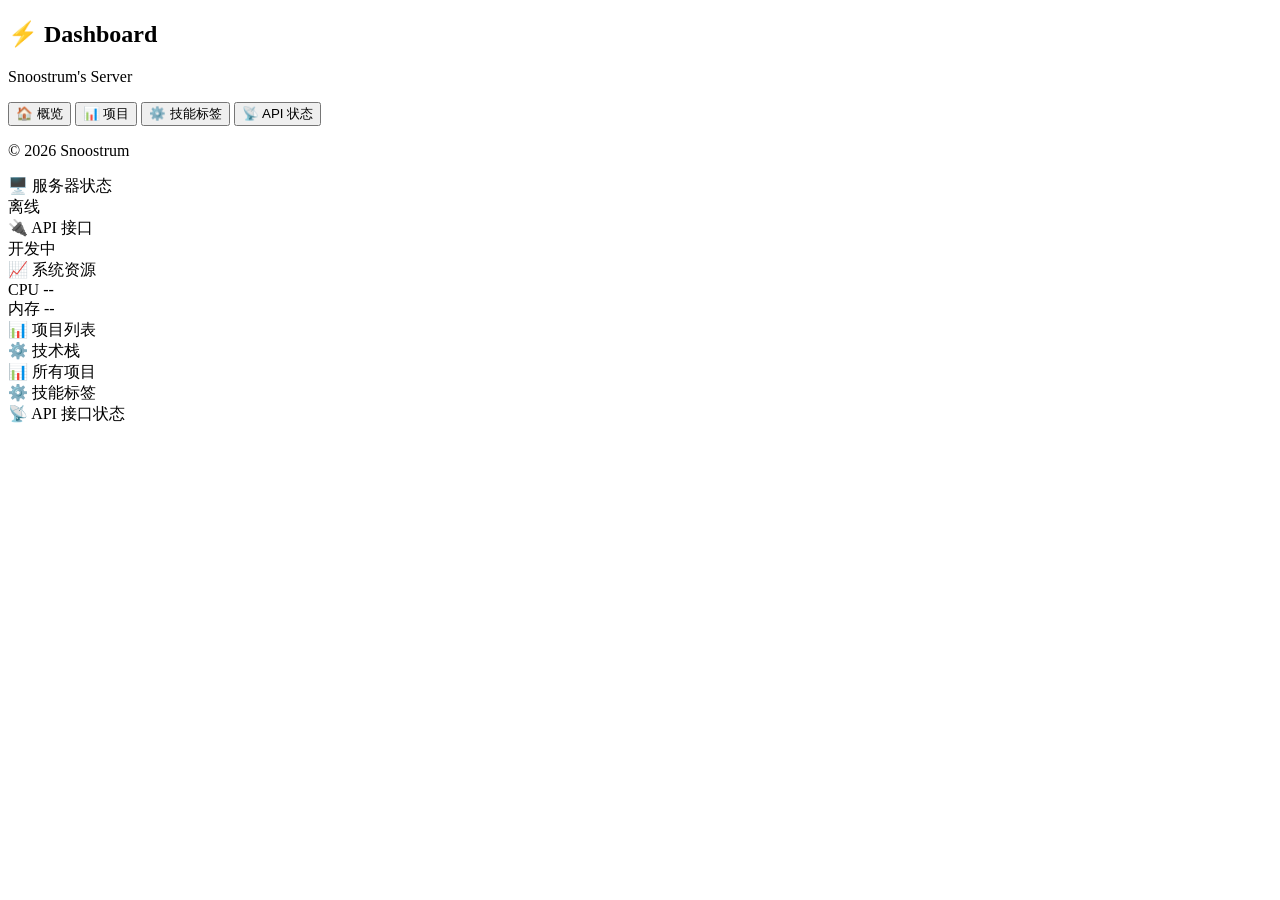
==== frontend/index.html @ c0a662d9 "feat: add dashboard HTML structure with sidebar and content sections Co-Authored-By: Claude <noreply" ====
<!DOCTYPE html>
<html lang="zh-CN">
<head>
  <meta charset="UTF-8">
  <meta name="viewport" content="width=device-width, initial-scale=1.0">
  <title>Server Dashboard</title>
  <link rel="stylesheet" href="css/dashboard.css">
</head>
<body>
  <!-- 侧边栏 -->
  <aside id="sidebar">
    <div class="sidebar-header">
      <h1 class="logo">⚡ Dashboard</h1>
      <p class="subtitle">Snoostrum's Server</p>
    </div>
    <nav class="sidebar-nav">
      <button class="nav-item active" data-section="overview">
        <span class="nav-icon">🏠</span>
        <span class="nav-label">概览</span>
      </button>
      <button class="nav-item" data-section="projects">
        <span class="nav-icon">📊</span>
        <span class="nav-label">项目</span>
      </button>
      <button class="nav-item" data-section="skills">
        <span class="nav-icon">⚙️</span>
        <span class="nav-label">技能标签</span>
      </button>
      <button class="nav-item" data-section="apistatus">
        <span class="nav-icon">📡</span>
        <span class="nav-label">API 状态</span>
      </button>
    </nav>
    <div class="sidebar-footer">
      <p>&copy; 2026 Snoostrum</p>
    </div>
  </aside>

  <!-- 主内容区 -->
  <main id="main-content">
    <!-- 概览 Section -->
    <section id="section-overview" class="content-section active">
      <!-- 状态卡片行 -->
      <div class="status-cards">
        <div class="card status-card" id="card-server-status">
          <div class="card-header">
            <span class="card-icon">🖥️</span>
            <span class="card-title">服务器状态</span>
          </div>
          <div class="card-body">
            <span class="status-indicator offline" id="server-indicator"></span>
            <span class="status-text" id="server-status-text">离线</span>
          </div>
        </div>

        <div class="card status-card" id="card-api-status">
          <div class="card-header">
            <span class="card-icon">🔌</span>
            <span class="card-title">API 接口</span>
          </div>
          <div class="card-body">
            <span class="status-indicator developing" id="api-indicator"></span>
            <span class="status-text" id="api-status-text">开发中</span>
          </div>
        </div>

        <div class="card status-card" id="card-resources">
          <div class="card-header">
            <span class="card-icon">📈</span>
            <span class="card-title">系统资源</span>
          </div>
          <div class="card-body">
            <div class="resource-item">
              <span class="resource-label">CPU</span>
              <span class="resource-value" id="cpu-value">--</span>
            </div>
            <div class="resource-item">
              <span class="resource-label">内存</span>
              <span class="resource-value" id="mem-value">--</span>
            </div>
          </div>
        </div>
      </div>

      <!-- 项目列表 -->
      <div class="card">
        <div class="card-header">
          <span class="card-icon">📊</span>
          <span class="card-title">项目列表</span>
        </div>
        <div class="card-body" id="project-list">
          <!-- JS 动态填充 -->
        </div>
      </div>

      <!-- 技能标签 -->
      <div class="card">
        <div class="card-header">
          <span class="card-icon">⚙️</span>
          <span class="card-title">技术栈</span>
        </div>
        <div class="card-body" id="skill-cloud">
          <!-- JS 动态填充 -->
        </div>
      </div>
    </section>

    <!-- 项目 Section -->
    <section id="section-projects" class="content-section">
      <div class="card">
        <div class="card-header">
          <span class="card-icon">📊</span>
          <span class="card-title">所有项目</span>
        </div>
        <div class="card-body" id="project-list-full">
          <!-- JS 动态填充 -->
        </div>
      </div>
    </section>

    <!-- 技能 Section -->
    <section id="section-skills" class="content-section">
      <div class="card">
        <div class="card-header">
          <span class="card-icon">⚙️</span>
          <span class="card-title">技能标签</span>
        </div>
        <div class="card-body" id="skill-cloud-full">
          <!-- JS 动态填充 -->
        </div>
      </div>
    </section>

    <!-- API 状态 Section -->
    <section id="section-apistatus" class="content-section">
      <div class="card">
        <div class="card-header">
          <span class="card-icon">📡</span>
          <span class="card-title">API 接口状态</span>
        </div>
        <div class="card-body" id="api-detail">
          <!-- JS 动态填充 -->
        </div>
      </div>
    </section>
  </main>

  <script src="js/dashboard.js"></script>
</body>
</html>
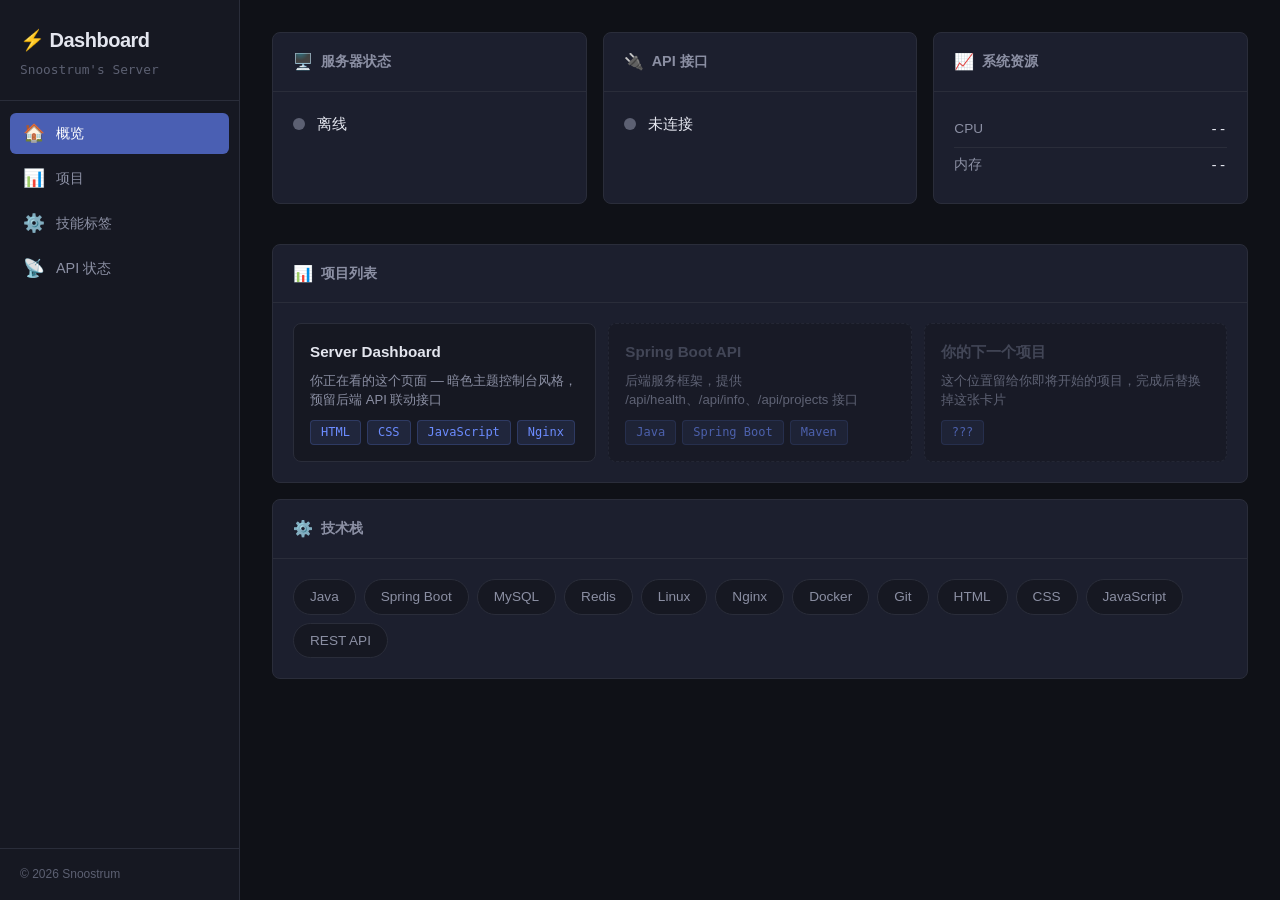
==== commit 3697a3a2: "fix: address final review findings — resource card layout, null guards, dead code, API overview upda" ====
--- a/frontend/index.html
+++ b/frontend/index.html
@@ -64,7 +64,7 @@
           </div>
         </div>
 
-        <div class="card status-card" id="card-resources">
+        <div class="card" id="card-resources">
           <div class="card-header">
             <span class="card-icon">📈</span>
             <span class="card-title">系统资源</span>
--- a/frontend/css/dashboard.css
+++ b/frontend/css/dashboard.css
@@ -0,0 +1,404 @@
+/* ========================================
+   CSS Variables — 暗色主题
+   ======================================== */
+:root {
+  --bg-primary: #0f1117;
+  --bg-secondary: #161822;
+  --bg-card: #1c1f2e;
+  --bg-card-hover: #232738;
+  --text-primary: #e4e6ef;
+  --text-secondary: #8b8fa3;
+  --text-muted: #5c6072;
+  --accent: #6c8cff;
+  --accent-dim: #4a5fb3;
+  --success: #4ade80;
+  --warning: #fbbf24;
+  --danger: #f87171;
+  --border: #2a2d3a;
+  --sidebar-width: 240px;
+  --radius: 8px;
+  --transition: 0.2s ease;
+  --font-mono: 'Cascadia Code', 'Fira Code', 'JetBrains Mono', 'Consolas', monospace;
+  --font-sans: -apple-system, BlinkMacSystemFont, 'Segoe UI', 'PingFang SC', 'Microsoft YaHei', sans-serif;
+}
+
+/* ========================================
+   Reset & Base
+   ======================================== */
+*, *::before, *::after {
+  margin: 0;
+  padding: 0;
+  box-sizing: border-box;
+}
+
+body {
+  display: flex;
+  min-height: 100vh;
+  font-family: var(--font-sans);
+  background: var(--bg-primary);
+  color: var(--text-primary);
+  line-height: 1.6;
+}
+
+/* ========================================
+   Sidebar
+   ======================================== */
+#sidebar {
+  position: fixed;
+  top: 0;
+  left: 0;
+  width: var(--sidebar-width);
+  height: 100vh;
+  background: var(--bg-secondary);
+  border-right: 1px solid var(--border);
+  display: flex;
+  flex-direction: column;
+  z-index: 10;
+}
+
+.sidebar-header {
+  padding: 24px 20px 20px;
+  border-bottom: 1px solid var(--border);
+}
+
+.sidebar-header .logo {
+  font-size: 1.25rem;
+  font-weight: 700;
+  color: var(--text-primary);
+  letter-spacing: -0.5px;
+}
+
+.sidebar-header .subtitle {
+  font-size: 0.8rem;
+  color: var(--text-muted);
+  margin-top: 4px;
+  font-family: var(--font-mono);
+}
+
+.sidebar-nav {
+  flex: 1;
+  padding: 12px 10px;
+  display: flex;
+  flex-direction: column;
+  gap: 4px;
+}
+
+.nav-item {
+  display: flex;
+  align-items: center;
+  gap: 10px;
+  padding: 10px 12px;
+  border: none;
+  border-radius: 6px;
+  background: transparent;
+  color: var(--text-secondary);
+  font-size: 0.9rem;
+  cursor: pointer;
+  transition: all var(--transition);
+  text-align: left;
+  font-family: var(--font-sans);
+}
+
+.nav-item:hover {
+  background: var(--bg-card);
+  color: var(--text-primary);
+}
+
+.nav-item.active {
+  background: var(--accent-dim);
+  color: #fff;
+}
+
+.nav-icon {
+  font-size: 1.1rem;
+  width: 24px;
+  text-align: center;
+}
+
+.sidebar-footer {
+  padding: 16px 20px;
+  border-top: 1px solid var(--border);
+  font-size: 0.75rem;
+  color: var(--text-muted);
+}
+
+/* ========================================
+   Main Content
+   ======================================== */
+#main-content {
+  margin-left: var(--sidebar-width);
+  flex: 1;
+  padding: 32px;
+  overflow-y: auto;
+}
+
+.content-section {
+  display: none;
+}
+
+.content-section.active {
+  display: block;
+}
+
+/* ========================================
+   Status Cards Row
+   ======================================== */
+.status-cards {
+  display: grid;
+  grid-template-columns: repeat(3, 1fr);
+  gap: 16px;
+  margin-bottom: 24px;
+}
+
+/* ========================================
+   Card Base
+   ======================================== */
+.card {
+  background: var(--bg-card);
+  border: 1px solid var(--border);
+  border-radius: var(--radius);
+  margin-bottom: 16px;
+  overflow: hidden;
+  transition: border-color var(--transition);
+}
+
+.card:hover {
+  border-color: var(--text-muted);
+}
+
+.card-header {
+  display: flex;
+  align-items: center;
+  gap: 8px;
+  padding: 16px 20px;
+  border-bottom: 1px solid var(--border);
+  font-size: 0.9rem;
+  font-weight: 600;
+  color: var(--text-secondary);
+}
+
+.card-icon {
+  font-size: 1rem;
+}
+
+.card-body {
+  padding: 20px;
+}
+
+/* ========================================
+   Status Card Specific
+   ======================================== */
+.status-card .card-body {
+  display: flex;
+  align-items: center;
+  gap: 12px;
+}
+
+.status-indicator {
+  width: 12px;
+  height: 12px;
+  border-radius: 50%;
+  flex-shrink: 0;
+}
+
+.status-indicator.online {
+  background: var(--success);
+  box-shadow: 0 0 8px rgba(74, 222, 128, 0.4);
+}
+
+.status-indicator.offline {
+  background: var(--text-muted);
+}
+
+.status-indicator.developing {
+  background: var(--warning);
+  box-shadow: 0 0 8px rgba(251, 191, 36, 0.4);
+}
+
+.status-text {
+  font-family: var(--font-mono);
+  font-size: 0.95rem;
+  color: var(--text-primary);
+}
+
+/* Resource items inside resource card */
+.resource-item {
+  display: flex;
+  justify-content: space-between;
+  align-items: center;
+  padding: 6px 0;
+}
+
+.resource-item + .resource-item {
+  border-top: 1px solid var(--border);
+}
+
+.resource-label {
+  color: var(--text-secondary);
+  font-size: 0.85rem;
+}
+
+.resource-value {
+  font-family: var(--font-mono);
+  font-size: 0.9rem;
+  color: var(--text-primary);
+}
+
+/* ========================================
+   Project Cards
+   ======================================== */
+.project-grid {
+  display: grid;
+  grid-template-columns: repeat(auto-fill, minmax(280px, 1fr));
+  gap: 12px;
+}
+
+.project-card {
+  background: var(--bg-secondary);
+  border: 1px solid var(--border);
+  border-radius: var(--radius);
+  padding: 16px;
+  transition: border-color var(--transition), background var(--transition);
+}
+
+.project-card:hover {
+  border-color: var(--accent-dim);
+  background: var(--bg-card-hover);
+}
+
+.project-card .project-name {
+  font-weight: 600;
+  font-size: 0.95rem;
+  color: var(--text-primary);
+  margin-bottom: 6px;
+}
+
+.project-card .project-desc {
+  font-size: 0.82rem;
+  color: var(--text-secondary);
+  margin-bottom: 10px;
+  line-height: 1.5;
+}
+
+.project-card .project-tags {
+  display: flex;
+  flex-wrap: wrap;
+  gap: 6px;
+}
+
+.project-placeholder {
+  border-style: dashed;
+  opacity: 0.6;
+}
+
+.project-placeholder .project-name {
+  color: var(--text-muted);
+}
+
+/* ========================================
+   Tag Badge
+   ======================================== */
+.tag {
+  display: inline-block;
+  padding: 2px 10px;
+  font-size: 0.75rem;
+  border-radius: 4px;
+  background: rgba(108, 140, 255, 0.12);
+  color: var(--accent);
+  font-family: var(--font-mono);
+  border: 1px solid rgba(108, 140, 255, 0.2);
+}
+
+/* ========================================
+   Skill Cloud
+   ======================================== */
+.skill-cloud {
+  display: flex;
+  flex-wrap: wrap;
+  gap: 8px;
+}
+
+.skill-tag {
+  padding: 6px 16px;
+  border-radius: 20px;
+  font-size: 0.85rem;
+  background: var(--bg-secondary);
+  color: var(--text-secondary);
+  border: 1px solid var(--border);
+  transition: all var(--transition);
+  cursor: default;
+}
+
+.skill-tag:hover {
+  border-color: var(--accent);
+  color: var(--text-primary);
+  background: var(--bg-card-hover);
+}
+
+/* ========================================
+   API Status Table
+   ======================================== */
+.api-table {
+  width: 100%;
+  border-collapse: collapse;
+}
+
+.api-table th {
+  text-align: left;
+  padding: 10px 12px;
+  font-size: 0.8rem;
+  color: var(--text-muted);
+  text-transform: uppercase;
+  letter-spacing: 0.5px;
+  border-bottom: 1px solid var(--border);
+}
+
+.api-table td {
+  padding: 12px;
+  font-size: 0.88rem;
+  border-bottom: 1px solid var(--border);
+  font-family: var(--font-mono);
+  color: var(--text-primary);
+}
+
+.api-table .api-method {
+  color: var(--accent);
+  font-weight: 600;
+}
+
+.api-status-badge {
+  padding: 2px 10px;
+  border-radius: 4px;
+  font-size: 0.78rem;
+  font-weight: 600;
+}
+
+.api-status-badge.online {
+  background: rgba(74, 222, 128, 0.12);
+  color: var(--success);
+}
+
+.api-status-badge.offline {
+  background: rgba(92, 96, 114, 0.15);
+  color: var(--text-muted);
+}
+
+/* ========================================
+   Scrollbar
+   ======================================== */
+::-webkit-scrollbar {
+  width: 6px;
+}
+
+::-webkit-scrollbar-track {
+  background: var(--bg-primary);
+}
+
+::-webkit-scrollbar-thumb {
+  background: var(--border);
+  border-radius: 3px;
+}
+
+::-webkit-scrollbar-thumb:hover {
+  background: var(--text-muted);
+}
